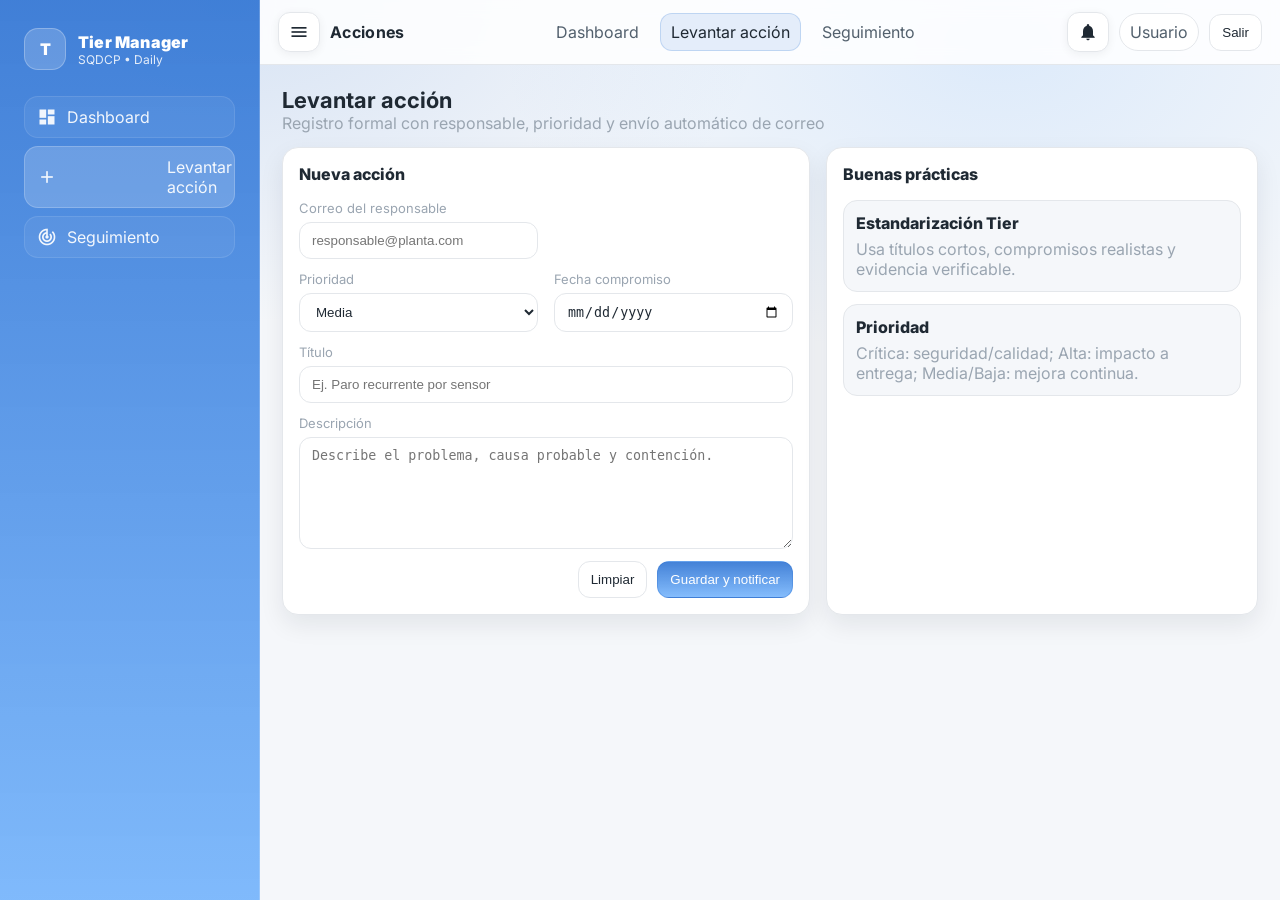
==== actions-new.html @ 4a19f1cc "Primer commit" ====
<!doctype html>
<html lang="es">
<head>
  <meta charset="utf-8" />
  <meta name="viewport" content="width=device-width, initial-scale=1" />
  <title>Tier Manager - Levantar acción</title>
  <link rel="preconnect" href="https://fonts.googleapis.com">
  <link rel="preconnect" href="https://fonts.gstatic.com" crossorigin>
  <link href="https://fonts.googleapis.com/css2?family=Inter:wght@400;600;700;800;900&display=swap" rel="stylesheet">
  <link href="https://fonts.googleapis.com/icon?family=Material+Icons" rel="stylesheet">
  <link rel="stylesheet" href="./assets/css/global.css" />
</head>
<body>
  <div class="app-layout">
    <aside class="sidebar">
      <div class="side-brand">
        <div class="side-mark">T</div>
        <div>
          <div class="side-title">Tier Manager</div>
          <div class="side-sub">SQDCP • Daily</div>
        </div>
      </div>

      <div class="side-nav">
        <a class="side-link" href="./dashboard.html"><span class="material-icons">dashboard</span>Dashboard</a>
        <a class="side-link active" href="./actions-new.html"><span class="material-icons">add_task</span>Levantar acción</a>
        <a class="side-link" href="./actions-followup.html"><span class="material-icons">track_changes</span>Seguimiento</a>
        <a id="adminUsersSide" class="side-link hidden" href="./users-admin.html"><span class="material-icons">manage_accounts</span>Usuarios</a>
        <div class="side-spacer"></div>
      </div>
    </aside>

    <div class="main-area">
      <header class="topbar">
        <div class="topbar-left">
          <button class="icon-btn" id="btnSidebar" type="button" aria-label="Menú">
            <span class="material-icons">menu</span>
          </button>
          <div class="topbar-brand">Acciones</div>
        </div>

        <nav class="topbar-nav" id="topbarNav">
          <a class="nav-link" href="./dashboard.html">Dashboard</a>
          <a class="nav-link active" href="./actions-new.html">Levantar acción</a>
          <a class="nav-link" href="./actions-followup.html">Seguimiento</a>
          <a id="adminUsersTop" class="nav-link hidden" href="./users-admin.html">Usuarios</a>
        </nav>

        <div class="topbar-right">
          <button class="icon-btn" id="btnNotifications" type="button" aria-label="Notificaciones">
            <span class="material-icons">notifications</span>
            <span id="notifBadge" class="badge hidden">0</span>
          </button>
          <div class="user-pill" id="userPill">Usuario</div>
          <button class="btn" id="btnLogout" type="button">Salir</button>
        </div>
      </header>

      <main class="container">
    <section class="page-header">
      <div>
        <h1 class="h1">Levantar acción</h1>
        <div class="muted">Registro formal con responsable, prioridad y envío automático de correo</div>
      </div>
    </section>

    <section class="grid split-grid">
      <div class="card">
        <div class="card-title">Nueva acción</div>
        <div class="card-body">
          <form id="actionForm" class="form">
            <div class="grid two">
              <label class="field">
                <span>Correo del responsable</span>
                <input type="email" name="owner_email" placeholder="responsable@planta.com" required />
              </label>
            </div>

            <div class="grid two">
              <label class="field">
                <span>Prioridad</span>
                <select name="priority" required>
                  <option value="low">Baja</option>
                  <option value="medium" selected>Media</option>
                  <option value="high">Alta</option>
                  <option value="critical">Crítica</option>
                </select>
              </label>
              <label class="field">
                <span>Fecha compromiso</span>
                <input type="date" name="due_date" required />
              </label>
            </div>

            <label class="field">
              <span>Título</span>
              <input name="title" placeholder="Ej. Paro recurrente por sensor" required />
            </label>

            <label class="field">
              <span>Descripción</span>
              <textarea name="description" rows="6" placeholder="Describe el problema, causa probable y contención." required></textarea>
            </label>

            <div class="row right">
              <button class="btn" type="reset">Limpiar</button>
              <button class="btn primary" type="submit">Guardar y notificar</button>
            </div>
          </form>
        </div>
      </div>

      <div class="card">
        <div class="card-title">Buenas prácticas</div>
        <div class="card-body">
          <div class="callout">
            <div class="callout-title">Estandarización Tier</div>
            <div class="muted">Usa títulos cortos, compromisos realistas y evidencia verificable.</div>
          </div>
          <div class="spacer"></div>
          <div class="callout">
            <div class="callout-title">Prioridad</div>
            <div class="muted">Crítica: seguridad/calidad; Alta: impacto a entrega; Media/Baja: mejora continua.</div>
          </div>
        </div>
      </div>
    </section>
      </main>

      <div id="modalHost" class="modal-host hidden"></div>
      <div id="toastHost" class="toast-host"></div>
    </div>
  </div>

  <script src="./env.js"></script>
  <script type="module" src="./assets/js/pages/actions-new.js"></script>
</body>
</html>
---- assets/css/global.css ----
:root{
  --bg:#F5F7FA;
  --surface:#FFFFFF;
  --surface2:#F5F7FA;
  --text:#1F2933;
  --muted:#9AA5B1;
  --border:#E4E7EB;
  --shadow:0 10px 24px rgba(16, 24, 40, .08);
  --shadow2:0 2px 10px rgba(16, 24, 40, .06);

  --primary:#3A7BD5;
  --primary2:#6FB1FC;
  --primarySoft:rgba(58, 123, 213, .12);

  --success:#4CAF50;
  --danger:#EF5350;
  --warning:#F2C94C;

  --successSoft:rgba(76, 175, 80, .14);
  --dangerSoft:rgba(239, 83, 80, .12);
  --warningSoft:rgba(242, 201, 76, .18);

  --radius:16px;
  --radiusSm:12px;
}
*{box-sizing:border-box}
html,body{height:100%}
body{
  margin:0;
  font-family: Inter, ui-sans-serif, system-ui, -apple-system, "Segoe UI", Roboto, "Helvetica Neue", Arial;
  color:var(--text);
  background:
    radial-gradient(900px 540px at 18% 0%, rgba(58,123,213,.16), transparent 60%),
    radial-gradient(800px 520px at 78% 5%, rgba(111,177,252,.18), transparent 62%),
    var(--bg);
}
a{color:inherit;text-decoration:none}
.hidden{display:none !important}

.material-icons{font-size:20px;line-height:1;vertical-align:middle}

.container{max-width:1200px;margin:0 auto;padding:22px}
.grid{display:grid;gap:16px}
.grid.two{grid-template-columns:1fr 1fr}
@media (max-width:900px){.grid.two{grid-template-columns:1fr}}
.split-grid{grid-template-columns:1.1fr .9fr}
@media (max-width:980px){.split-grid{grid-template-columns:1fr}}

.app-layout{min-height:100%;display:grid;grid-template-columns:260px 1fr}
@media (max-width:980px){.app-layout{grid-template-columns:1fr}}

.main-area{min-width:0}

.sidebar{
  position:sticky;top:0;
  height:100vh;
  padding:18px 14px;
  background:linear-gradient(180deg, rgba(58,123,213,.96), rgba(111,177,252,.88));
  color:#fff;
  border-right:1px solid rgba(255,255,255,.20);
}
@media (max-width:980px){.sidebar{display:none}}
.side-brand{display:flex;align-items:center;gap:12px;padding:10px 10px 16px 10px}
.side-mark{
  width:42px;height:42px;border-radius:14px;
  display:flex;align-items:center;justify-content:center;
  background:rgba(255,255,255,.18);
  border:1px solid rgba(255,255,255,.26);
  font-weight:900;
}
.side-title{font-weight:900;letter-spacing:.2px}
.side-sub{opacity:.86;font-size:12px}
.side-nav{display:flex;flex-direction:column;gap:8px;padding:10px}
.side-link{
  display:flex;align-items:center;gap:10px;
  padding:10px 12px;
  border-radius:14px;
  color:rgba(255,255,255,.92);
  border:1px solid rgba(255,255,255,.10);
  background:rgba(255,255,255,.06);
  transition:transform .12s ease, background .12s ease;
}
.side-link:hover{background:rgba(255,255,255,.12);transform:translateY(-1px)}
.side-link.active{background:rgba(255,255,255,.18);border-color:rgba(255,255,255,.20)}
.side-spacer{height:10px}

.topbar{
  position:sticky;top:0;z-index:30;
  display:flex;align-items:center;justify-content:space-between;
  padding:12px 18px;
  background:rgba(255,255,255,.85);
  backdrop-filter: blur(10px);
  border-bottom:1px solid var(--border);
}
.topbar-left{display:flex;gap:10px;align-items:center}
.topbar-brand{font-weight:700;letter-spacing:.3px}
.topbar-nav{display:flex;gap:10px;align-items:center}
@media (max-width:820px){.topbar-nav{display:none}}
.nav-link{padding:8px 10px;border-radius:12px;color:#52606D;border:1px solid transparent}
.nav-link.active{background:var(--primarySoft);color:var(--text);border:1px solid rgba(58,123,213,.22)}
.topbar-right{display:flex;gap:10px;align-items:center}

.icon-btn{
  position:relative;
  border:1px solid var(--border);
  background:var(--surface);
  color:var(--text);
  border-radius:12px;
  padding:9px 10px;
  cursor:pointer;
  box-shadow:var(--shadow2);
  transition:transform .12s ease, background .12s ease, box-shadow .12s ease;
}
.icon-btn:hover{background:var(--surface2);transform:translateY(-1px);box-shadow:var(--shadow)}
.icon{font-size:16px;line-height:1}

.badge{
  position:absolute;top:-6px;right:-6px;
  min-width:18px;height:18px;padding:0 6px;
  border-radius:999px;
  background:var(--danger);
  color:white;
  font-size:12px;
  display:flex;align-items:center;justify-content:center;
  border:2px solid var(--surface);
}

.user-pill{
  padding:8px 10px;border-radius:999px;
  background:var(--surface);
  border:1px solid var(--border);
  color:#52606D;
  max-width:220px;
  overflow:hidden;text-overflow:ellipsis;white-space:nowrap;
}

.card{
  background:var(--surface);
  border:1px solid var(--border);
  border-radius:var(--radius);
  box-shadow:var(--shadow);
}
.card-title{padding:16px 16px 0 16px;font-weight:800;color:var(--text)}
.card-body{padding:16px}

.h1{margin:0;font-size:22px}
.page-header{display:flex;align-items:flex-end;justify-content:space-between;gap:16px;margin-bottom:14px}
@media (max-width:820px){.page-header{flex-direction:column;align-items:stretch}}
.page-actions{display:flex;gap:10px;align-items:center;justify-content:flex-end;flex-wrap:wrap}

.form{display:flex;flex-direction:column;gap:12px}
.field{display:flex;flex-direction:column;gap:6px}
.field span{color:var(--muted);font-size:13px}
.field input,.field textarea,.field select,.select{
  width:100%;
  border-radius:12px;
  border:1px solid var(--border);
  background:#fff;
  color:var(--text);
  padding:10px 12px;
  outline:none;
}
.field input:focus,.field textarea:focus,.field select:focus,.select:focus{border-color:rgba(58,123,213,.55);box-shadow:0 0 0 4px rgba(58,123,213,.14)}
.field.inline{flex-direction:row;align-items:center;gap:10px}
.field.inline span{min-width:44px}

.btn{
  border:1px solid var(--border);
  background:var(--surface);
  color:var(--text);
  padding:10px 12px;
  border-radius:12px;
  cursor:pointer;
  transition:transform .12s ease, background .12s ease, border-color .12s ease;
}
.btn:hover{background:var(--surface2);transform:translateY(-1px)}
.btn.primary{background:linear-gradient(180deg, rgba(58,123,213,.95), rgba(111,177,252,.85));border-color:rgba(58,123,213,.40);color:#fff}
.btn.primary:hover{background:linear-gradient(180deg, rgba(58,123,213,1), rgba(111,177,252,.90))}

.row{display:flex;gap:10px;align-items:center}
.row.right{justify-content:flex-end}
.muted{color:var(--muted)}
.small{font-size:12px}
.divider{height:1px;background:var(--border);margin:10px 0}
.spacer{height:12px}

.auth-shell{min-height:100%;display:flex;align-items:center;justify-content:center;padding:18px}
.auth-card{width:min(520px, 100%);padding:18px}
.brand{display:flex;align-items:center;gap:12px;margin-bottom:14px}
.brand-mark{
  width:42px;height:42px;border-radius:12px;
  display:flex;align-items:center;justify-content:center;
  background:linear-gradient(180deg, rgba(58,123,213,.18), rgba(111,177,252,.16));
  border:1px solid rgba(58,123,213,.35);
  font-weight:800;
}
.brand-title{font-weight:800}
.brand-subtitle{color:var(--muted);font-size:12px}

.tabs{display:flex;gap:8px;margin-bottom:12px}
.tab{
  flex:1;
  padding:10px 12px;
  border-radius:12px;
  border:1px solid var(--border);
  background:#fff;
  color:#52606D;
  cursor:pointer;
}
.tab.active{color:var(--text);background:var(--primarySoft);border-color:rgba(58,123,213,.30)}

.kpi-grid{grid-template-columns:repeat(3, 1fr)}
@media (max-width:980px){.kpi-grid{grid-template-columns:repeat(2,1fr)}}
@media (max-width:640px){.kpi-grid{grid-template-columns:1fr}}
.kpi-card{padding:14px}
.kpi-top{display:flex;justify-content:space-between;align-items:center;gap:10px}
.kpi-name{font-weight:800;letter-spacing:.2px}
.sema{
  width:12px;height:12px;border-radius:999px;
  box-shadow:0 0 0 7px rgba(58,123,213,.08);
}
.sema.green{background:var(--success)}
.sema.red{background:var(--danger)}
.sema.amber{background:var(--warning)}
.kpi-meta{margin-top:10px;display:grid;gap:8px}
.progress{
  height:10px;border-radius:999px;
  background:#EEF2F6;
  overflow:hidden;
  border:1px solid var(--border);
}
.progress > div{
  height:100%;
  background:linear-gradient(90deg, rgba(111,177,252,.95), rgba(58,123,213,.95));
  width:0;
  transition:width .6s ease;
}
.kpi-values{display:flex;justify-content:space-between;color:var(--muted);font-size:12px}

.list{display:flex;flex-direction:column;gap:8px}
.list-item{
  padding:10px 12px;border-radius:12px;
  border:1px solid var(--border);
  background:#fff;
  cursor:pointer;
  transition:transform .12s ease, background .12s ease;
}
.list-item:hover{background:var(--surface2);transform:translateY(-1px)}
.list-item.active{border-color:rgba(58,123,213,.35);background:var(--primarySoft)}

.pill{display:inline-flex;align-items:center;gap:6px;
  padding:4px 10px;border-radius:999px;
  border:1px solid var(--border);
  color:var(--muted);
  font-size:12px;
}
.pill.red{border-color:rgba(239,83,80,.26);background:var(--dangerSoft);color:#7A1C1A}
.pill.green{border-color:rgba(76,175,80,.26);background:var(--successSoft);color:#1B5E20}
.pill.amber{border-color:rgba(242,201,76,.30);background:var(--warningSoft);color:#6B4E00}

.timeline{display:flex;flex-direction:column;gap:10px;margin-top:12px}
.tl-item{display:grid;grid-template-columns:10px 1fr;gap:10px}
.tl-dot{background:rgba(58,123,213,.85)}
.tl-card{padding:10px 12px;border-radius:12px;border:1px solid var(--border);background:#fff}
.tl-head{display:flex;justify-content:space-between;gap:10px;color:var(--muted);font-size:12px}

.modal-host{position:fixed;inset:0;z-index:60;display:flex;align-items:center;justify-content:center;padding:18px;background:rgba(31,41,51,.40)}
.modal{width:min(720px,100%);border-radius:18px;border:1px solid var(--border);background:#fff;box-shadow:var(--shadow);overflow:hidden}
.modal-header{padding:14px;display:flex;align-items:center;justify-content:space-between;border-bottom:1px solid var(--border)}
.modal-title{font-weight:800}
.modal-body{padding:14px}
.modal-footer{padding:14px;display:flex;justify-content:flex-end;gap:10px;border-top:1px solid var(--border)}

.toast-host{position:fixed;right:14px;bottom:14px;z-index:80;display:flex;flex-direction:column;gap:10px}
.toast{
  width:min(380px, calc(100vw - 28px));
  padding:12px 12px;
  border-radius:14px;
  border:1px solid var(--border);
  background:#fff;
  box-shadow:var(--shadow);
  animation:toastIn .18s ease;
}
.toast-title{font-weight:800}
.toast-body{color:var(--muted);font-size:13px;margin-top:4px;white-space:pre-line}
.toast.ok{border-color:rgba(76,175,80,.35)}
.toast.err{border-color:rgba(239,83,80,.35)}
@keyframes toastIn{from{transform:translateY(6px);opacity:0}to{transform:translateY(0);opacity:1}}

.callout{padding:12px;border-radius:14px;border:1px solid var(--border);background:var(--surface2)}
.callout-title{font-weight:800;margin-bottom:6px}

.confetti{
  position:fixed;inset:0;pointer-events:none;z-index:90;
}
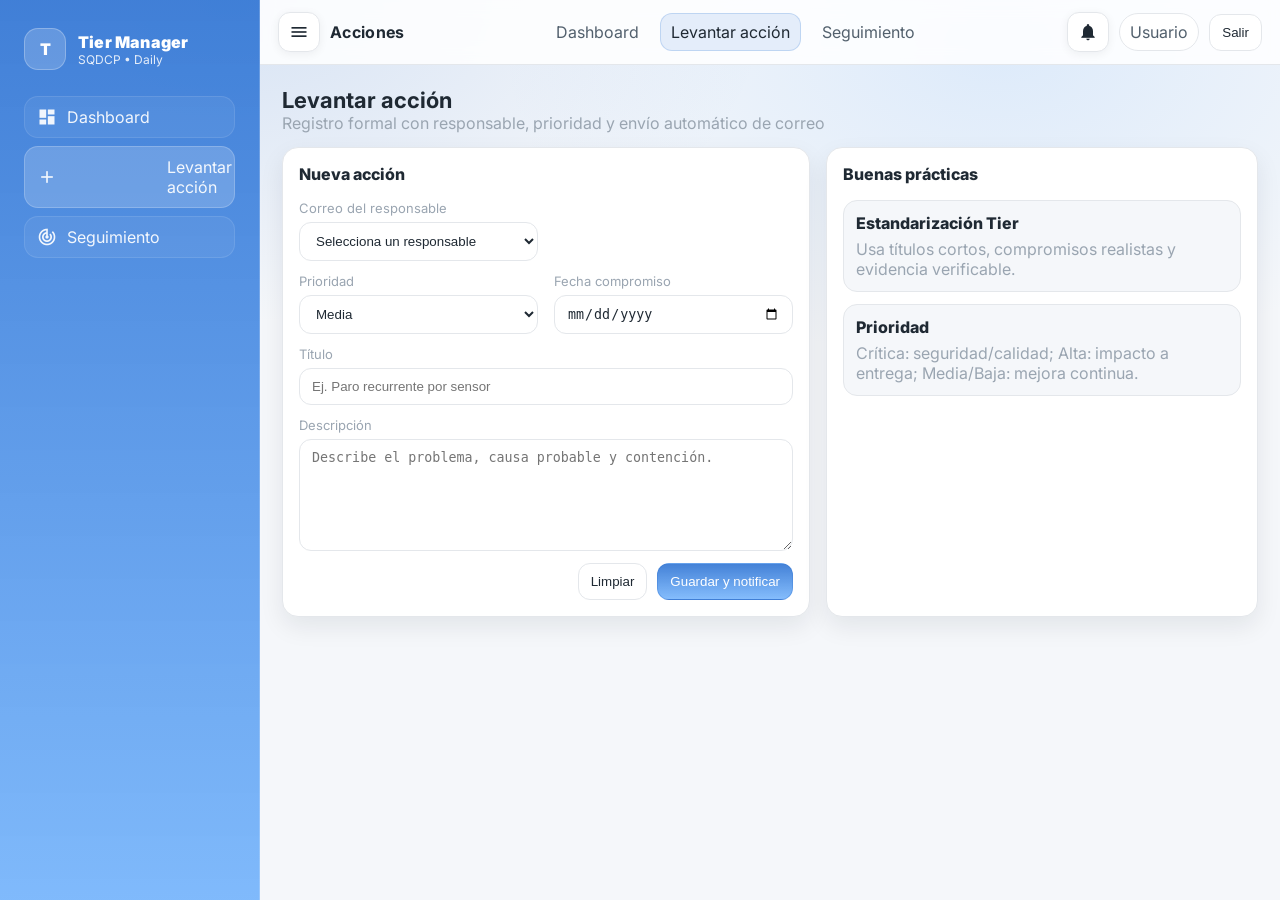
==== commit 1ea878b1: "lista desplegable de usuarios registrados" ====
--- a/actions-new.html
+++ b/actions-new.html
@@ -72,7 +72,9 @@
             <div class="grid two">
               <label class="field">
                 <span>Correo del responsable</span>
-                <input type="email" name="owner_email" placeholder="responsable@planta.com" required />
+                <select name="owner_email" id="ownerEmail" required>
+                  <option value="" selected disabled>Selecciona un responsable</option>   
+                </select>
               </label>
             </div>
 
